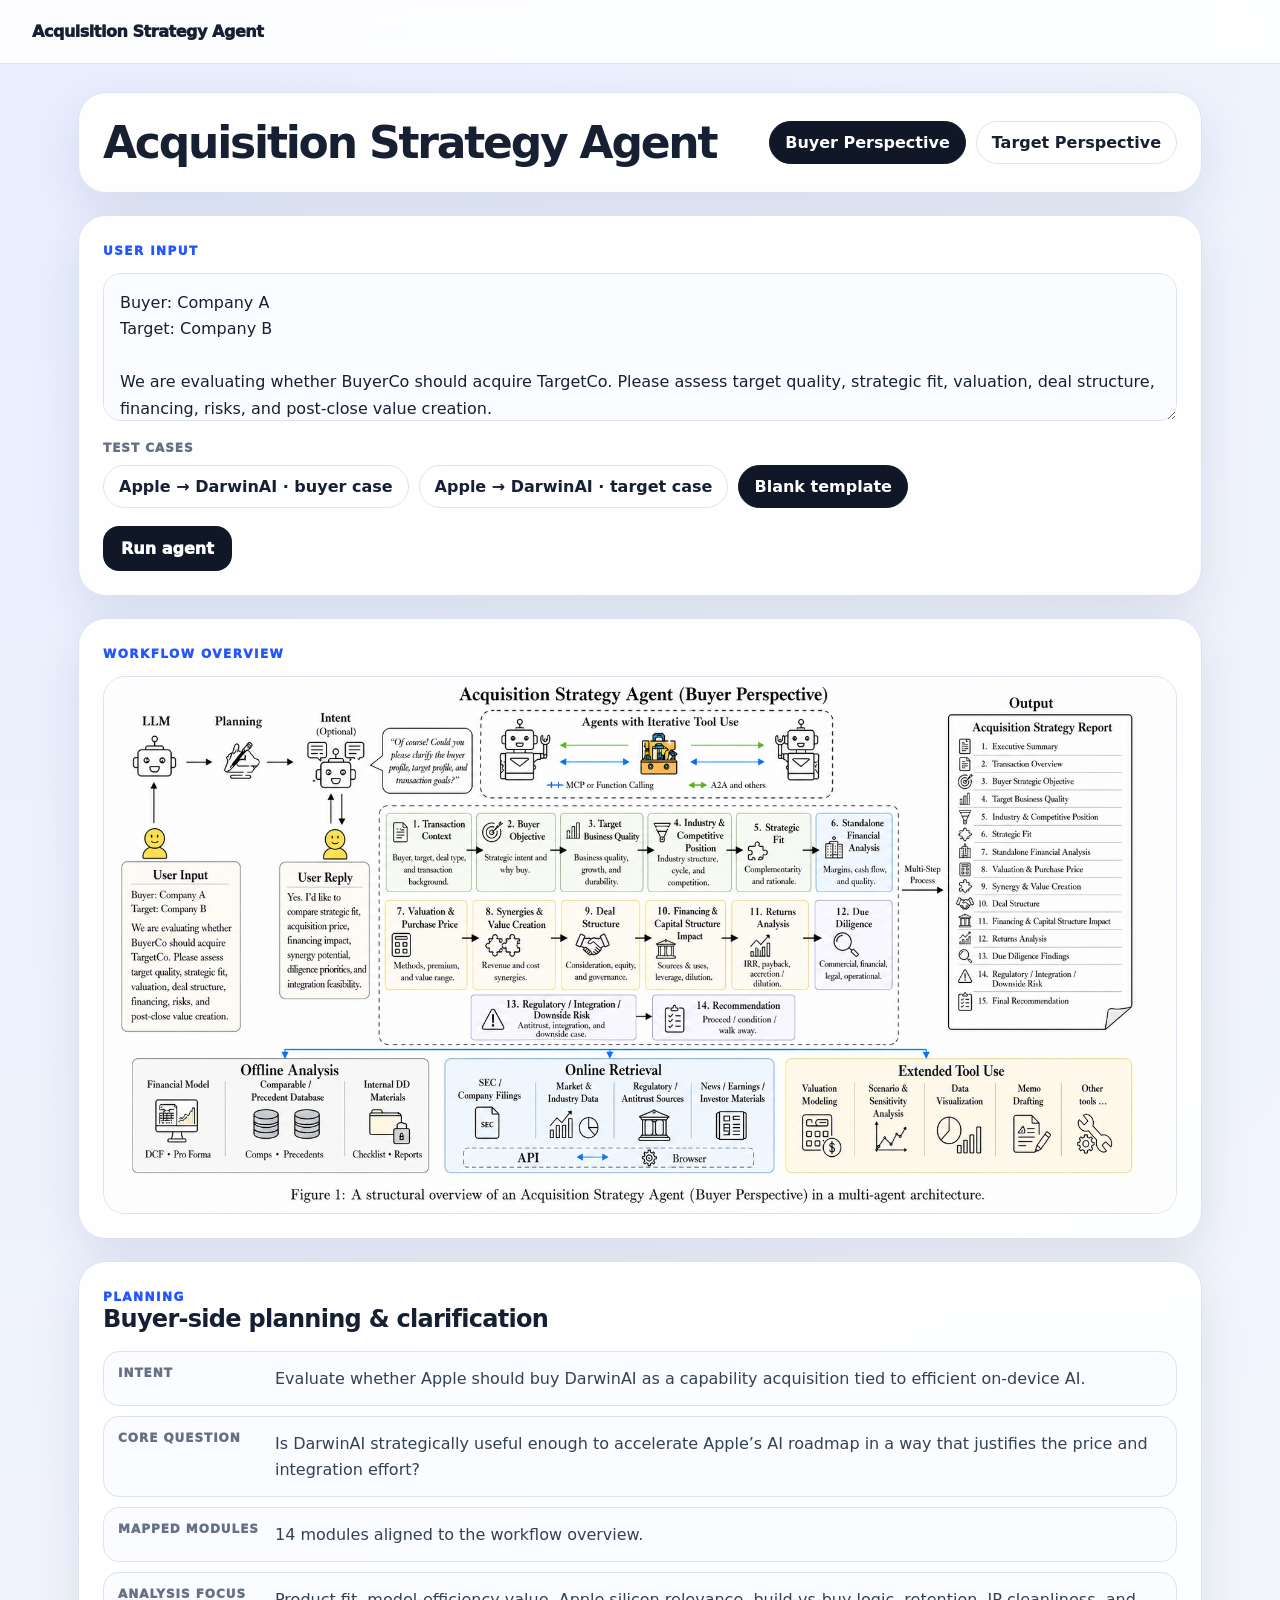
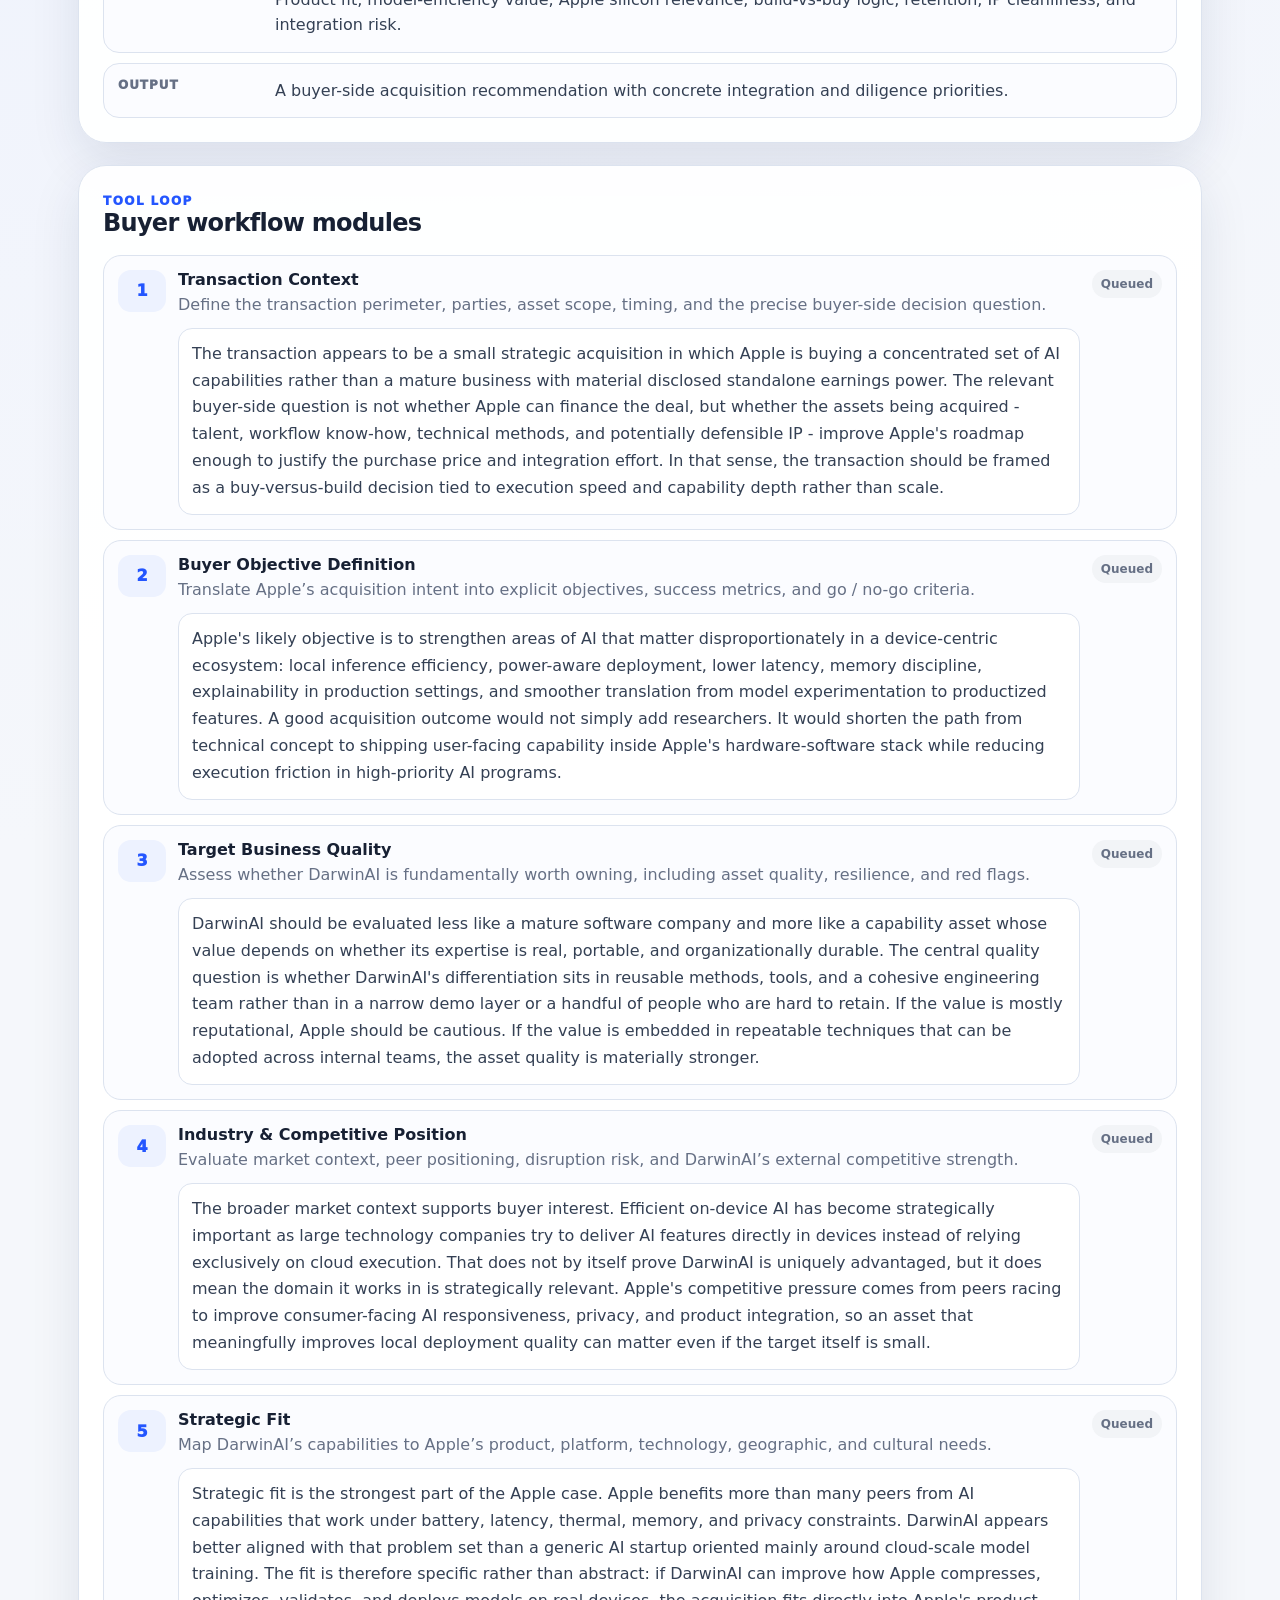
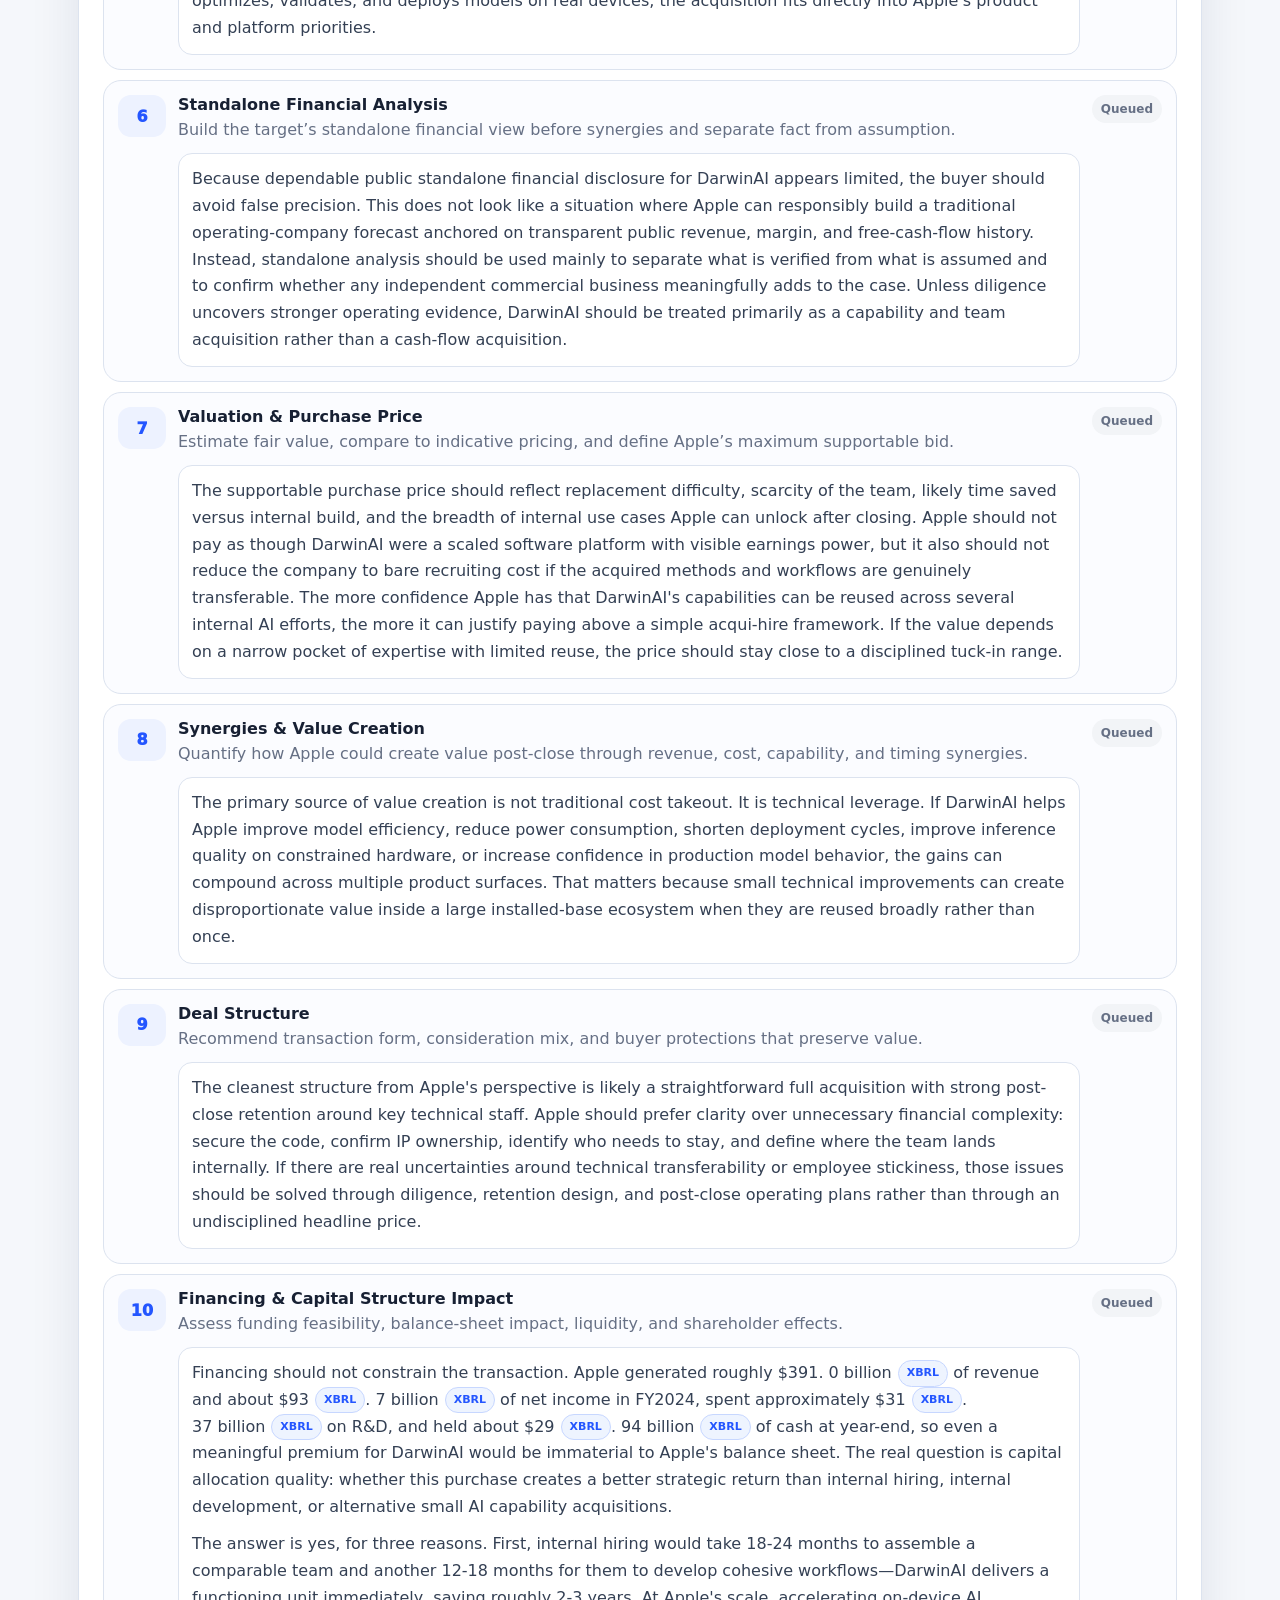
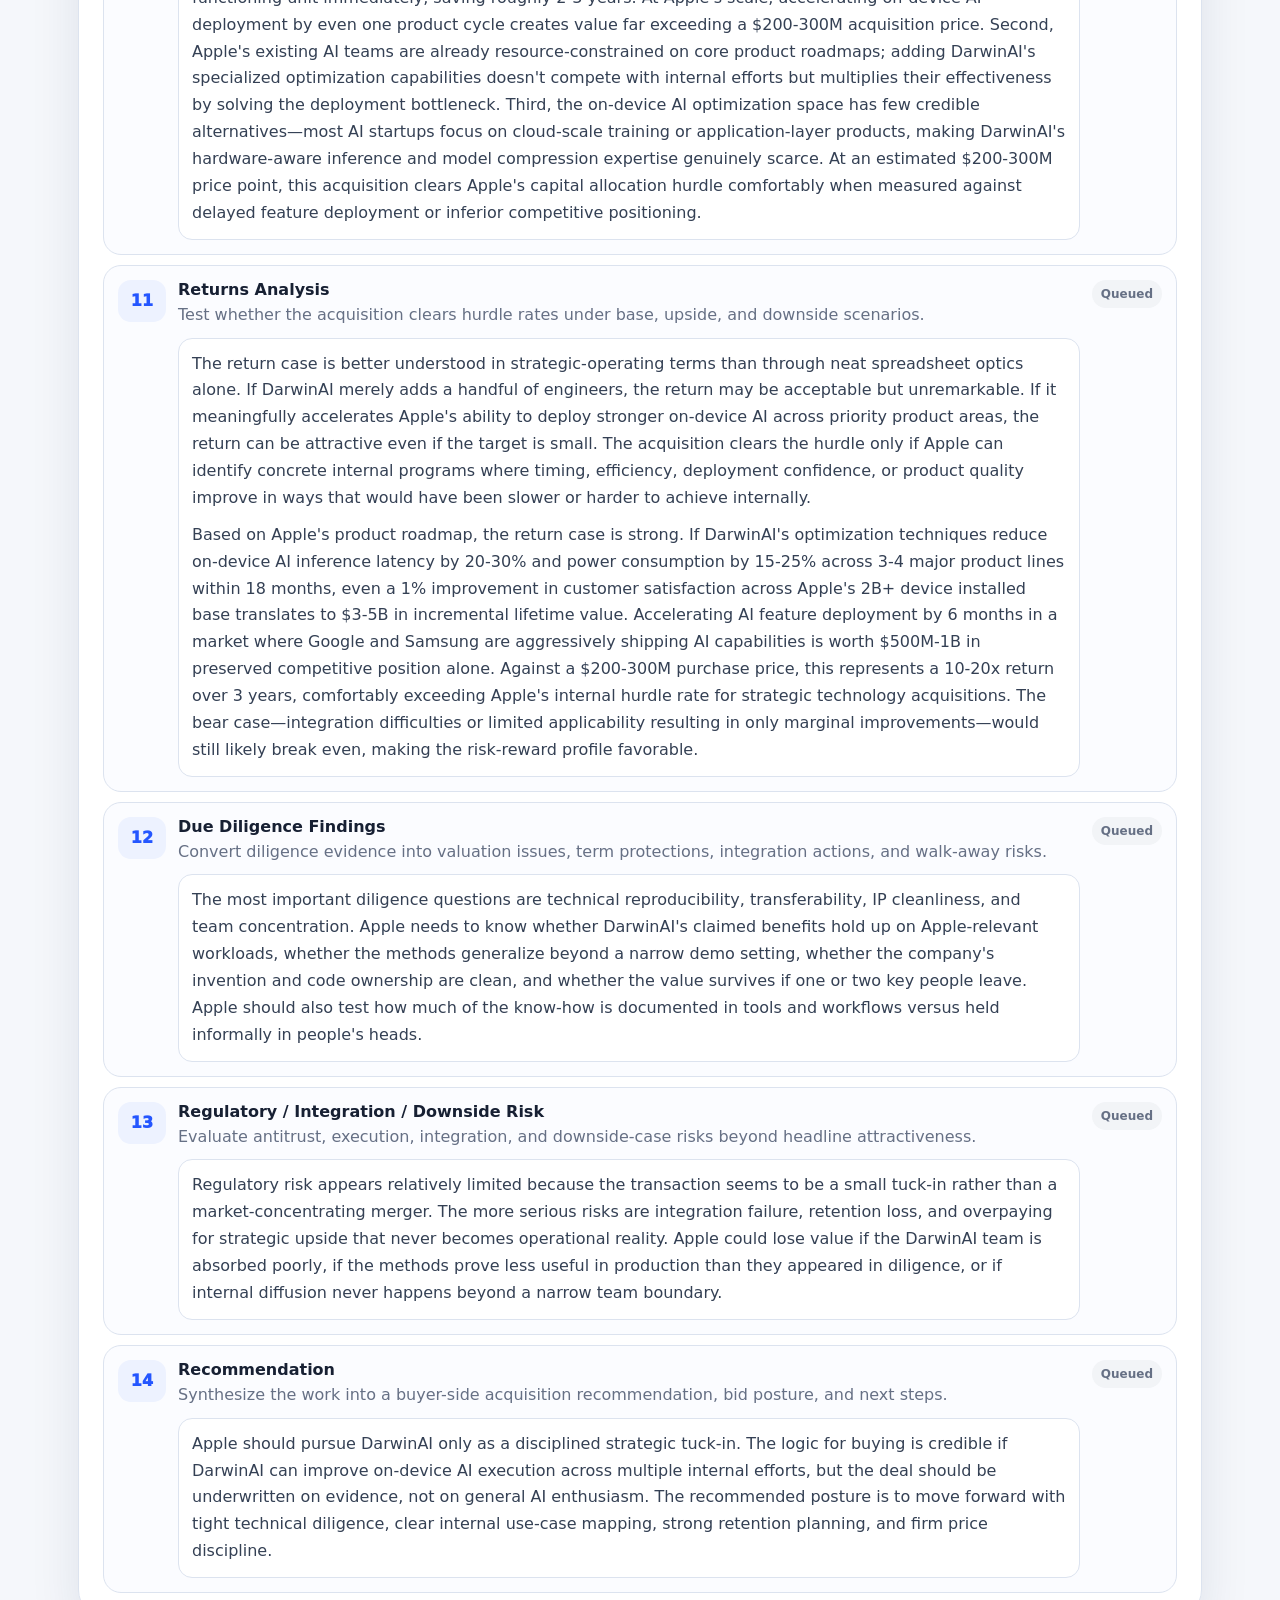
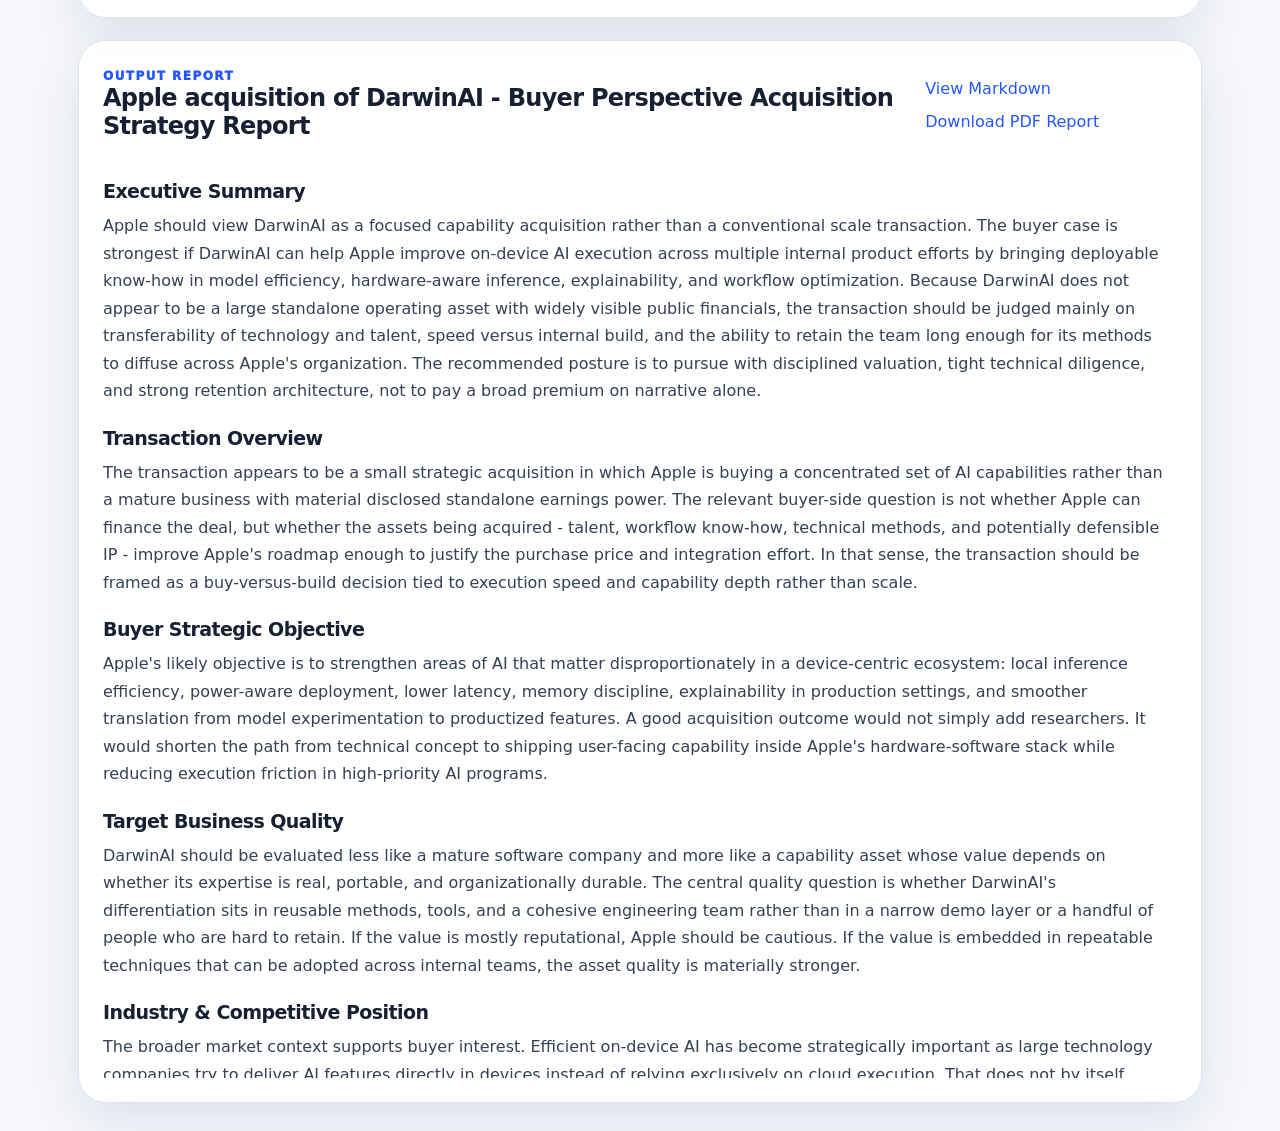
==== index.html @ c5c63b4a "Deploy Acquisition Strategy Agent portable demo to Pages" ====
<!doctype html>
<html lang="en">
<head>
  <meta charset="utf-8" />
  <meta name="viewport" content="width=device-width, initial-scale=1" />
  <title>Acquisition Strategy Agent</title>
  <link rel="stylesheet" href="./styles.css" />
</head>
<body>
  <header class="topbar">
    <div class="brand">Acquisition Strategy Agent</div>
  </header>

  <main class="page">
    <section class="card title-card">
      <div class="title-row">
        <h1>Acquisition Strategy Agent</h1>
        <div class="perspective-switch" id="perspectiveSwitch">
          <button class="switch-btn active" data-perspective="buyer">Buyer Perspective</button>
          <button class="switch-btn" data-perspective="target">Target Perspective</button>
        </div>
      </div>
    </section>

    <section class="card user-input-card">
      <div class="section-head compact">
        <div>
          <span class="step-label">User input</span>
        </div>
      </div>

      <textarea id="mandateInput" placeholder="Enter transaction brief / decision request..."></textarea>

      <div class="test-case-block">
        <div class="test-case-title">Test cases</div>
        <div class="test-case-buttons">
          <button class="case-btn" data-case="buyer-apple-darwinai">Apple → DarwinAI · buyer case</button>
          <button class="case-btn" data-case="target-apple-darwinai">Apple → DarwinAI · target case</button>
          <button class="case-btn active" data-case="blank">Blank template</button>
        </div>
      </div>

      <div class="run-row">
        <button class="primary" id="runAgentBtn">Run agent</button>
      </div>
    </section>

    <section class="card architecture-card">
      <div class="section-head compact">
        <div>
          <span class="step-label">Workflow overview</span>
        </div>
      </div>
      <img id="workflowImage" class="flowchart-img" src="./assets/buyer-flowchart.jpg" alt="Workflow overview" />
    </section>

    <section class="card planning-card">
      <div class="section-head compact">
        <div>
          <span class="step-label">Planning</span>
          <h2 id="planningTitle">Buyer-side planning & clarification</h2>
        </div>
      </div>
      <div id="planningOutput" class="planning-output"></div>
    </section>

    <section class="card workflow-card">
      <div class="section-head compact">
        <div>
          <span class="step-label">Tool loop</span>
          <h2 id="workflowTitle">Buyer workflow modules</h2>
        </div>
      </div>
      <div id="workflowList" class="workflow-list"></div>
    </section>

    <section class="card report-card">
      <div class="section-head compact report-head">
        <div>
          <span class="step-label">Output report</span>
          <h2 id="reportTitle">Apple acquisition of DarwinAI — Buyer Perspective Acquisition Strategy Report</h2>
        </div>
        <div class="report-actions">
          <a id="openMarkdownLink" href="./reports/apple_darwinai_buyer_report.md" target="_blank">View Markdown</a>
          <a id="downloadPdfLink" href="./reports/apple_darwinai_buyer_report.pdf" target="_blank" download>Download PDF Report</a>
        </div>
      </div>
      <div id="reportBody" class="report-body"></div>
    </section>
  </main>

  <div class="modal-shell hidden" id="auditModalShell">
    <div class="modal-backdrop" id="auditModalBackdrop"></div>
    <section class="audit-modal" role="dialog" aria-modal="true" aria-labelledby="auditModalTitle">
      <div class="audit-modal-head">
        <div>
          <span class="step-label">XBRL audit</span>
          <h2 id="auditModalTitle">Figure-level XBRL audit</h2>
        </div>
        <button class="modal-close" id="auditModalClose" aria-label="Close">×</button>
      </div>
      <div class="audit-modal-body" id="auditModalBody"></div>
    </section>
  </div>

  <script src="./app.js"></script>
</body>
</html>
---- styles.css ----
:root {
  --bg: #f5f7fb;
  --card: #ffffff;
  --text: #172033;
  --muted: #667085;
  --line: #dce3ef;
  --blue: #2456ff;
  --blue-soft: #edf2ff;
  --green: #0e9f6e;
  --green-soft: #eaf8f1;
  --orange: #ff8a1f;
  --orange-soft: #fff3e8;
  --shadow: 0 18px 50px rgba(24, 39, 75, .10);
}
* { box-sizing: border-box; }
body {
  margin: 0;
  font-family: Inter, ui-sans-serif, system-ui, -apple-system, BlinkMacSystemFont, "Segoe UI", sans-serif;
  background: radial-gradient(circle at 0 0, #e8eeff 0, transparent 32%), var(--bg);
  color: var(--text);
}
button, input, textarea { font: inherit; }
button { cursor: pointer; }
a { color: var(--blue); text-decoration: none; }
.topbar {
  height: 64px;
  padding: 0 32px;
  border-bottom: 1px solid var(--line);
  background: rgba(255,255,255,.88);
  backdrop-filter: blur(14px);
  display: flex;
  align-items: center;
  position: sticky;
  top: 0;
  z-index: 20;
}
.brand { font-weight: 950; letter-spacing: -.03em; }
.page { max-width: 1180px; margin: 0 auto; padding: 28px; display: grid; gap: 22px; }
.card { background: rgba(255,255,255,.96); border: 1px solid var(--line); border-radius: 28px; box-shadow: var(--shadow); padding: 24px; }
.title-row { display: flex; align-items: center; justify-content: space-between; gap: 18px; flex-wrap: wrap; }
.perspective-switch { display: flex; gap: 10px; flex-wrap: wrap; }
.switch-btn, .case-btn {
  border: 1px solid var(--line);
  background: #fff;
  color: var(--text);
  border-radius: 999px;
  padding: 11px 15px;
  font-weight: 850;
}
.switch-btn.active, .case-btn.active {
  background: #101828;
  border-color: #101828;
  color: #fff;
}
.primary {
  border: 0;
  border-radius: 16px;
  padding: 13px 18px;
  font-weight: 950;
  background: #101828;
  color: #fff;
}
.section-head { display: flex; justify-content: space-between; align-items: flex-start; gap: 16px; margin-bottom: 16px; }
.section-head.compact { margin-bottom: 14px; }
.report-head { align-items: center; }
.report-actions { display: flex; gap: 14px; flex-wrap: wrap; align-items: center; }
.eyebrow, .step-label { color: var(--blue); font-size: 12px; font-weight: 950; letter-spacing: .12em; text-transform: uppercase; }
h1, h2, h3, p { margin-top: 0; }
h1 { margin-bottom: 0; font-size: clamp(28px, 4vw, 44px); letter-spacing: -.05em; text-transform: none; }
h2 { margin-bottom: 4px; letter-spacing: -.03em; }
.textarea-label {
  display: grid;
  gap: 8px;
  color: var(--muted);
  font-size: 12px;
  font-weight: 950;
  letter-spacing: .08em;
  text-transform: uppercase;
}
textarea {
  width: 100%;
  min-height: 148px;
  resize: vertical;
  border: 1px solid var(--line);
  border-radius: 18px;
  padding: 16px 16px;
  color: var(--text);
  background: #fbfcff;
  line-height: 1.65;
  text-transform: none;
  letter-spacing: normal;
  font-weight: 500;
}
.test-case-block { margin-top: 16px; display: grid; gap: 10px; }
.test-case-title { color: var(--muted); font-size: 12px; font-weight: 950; letter-spacing: .08em; text-transform: uppercase; }
.test-case-buttons { display: flex; flex-wrap: wrap; gap: 10px; }
.run-row { margin-top: 18px; display: flex; align-items: center; justify-content: flex-start; gap: 12px; }
.flowchart-img { display: block; width: 100%; border: 1px solid var(--line); border-radius: 22px; background: #fff; }
.run-state { padding: 9px 12px; border-radius: 999px; font-size: 12px; font-weight: 950; }
.run-state.idle { background: #f2f4f7; color: var(--muted); }
.run-state.running { background: var(--orange-soft); color: var(--orange); }
.run-state.complete { background: var(--green-soft); color: var(--green); }
.planning-output { display: grid; gap: 10px; }
.plan-row { display: grid; grid-template-columns: 145px 1fr; gap: 12px; padding: 14px; border: 1px solid var(--line); border-radius: 16px; background: #fbfcff; }
.plan-row span { color: var(--muted); font-size: 12px; font-weight: 950; text-transform: uppercase; letter-spacing: .08em; }
.plan-row p { margin: 0; color: #344054; line-height: 1.58; }
.workflow-list { display: grid; gap: 10px; }
.workflow-item { display: grid; grid-template-columns: 48px 1fr auto; gap: 12px; align-items: start; padding: 14px; border: 1px solid var(--line); border-radius: 18px; background: #fbfcff; }
.workflow-item .workflow-id { display: grid; place-items: center; height: 42px; border-radius: 13px; background: var(--blue-soft); color: var(--blue); font-weight: 950; }
.workflow-item strong { display: block; margin-bottom: 4px; }
.workflow-item p { margin: 0; color: var(--muted); line-height: 1.55; }
.workflow-detail {
  margin-top: 10px;
  padding: 12px 13px;
  border-radius: 14px;
  background: #fff;
  border: 1px solid var(--line);
  color: #344054;
  line-height: 1.65;
}
.workflow-detail p,
.workflow-detail li {
  color: #344054;
  line-height: 1.68;
}
.workflow-detail p {
  margin: 0 0 10px;
}
.workflow-detail p:last-child {
  margin-bottom: 0;
}
.workflow-detail ul {
  margin: 0;
  padding-left: 20px;
}
.workflow-item > span { padding: 7px 9px; border-radius: 999px; background: #f2f4f7; color: var(--muted); font-size: 12px; font-weight: 850; }
.workflow-item.active { border-color: var(--blue); box-shadow: 0 0 0 3px rgba(36,86,255,.10); }
.workflow-item.active > span { background: var(--blue-soft); color: var(--blue); }
.workflow-item.done .workflow-id { background: var(--green); color: #fff; }
.workflow-item.done > span { background: var(--green-soft); color: var(--green); }
.report-body { max-height: 920px; overflow: auto; padding-right: 6px; }
.report-body h1 { font-size: 24px; letter-spacing: -.03em; margin-bottom: 8px; text-transform: none; }
.report-body h2 { font-size: 19px; margin: 22px 0 10px; }
.report-body h3 { font-size: 17px; margin: 20px 0 8px; padding-top: 14px; border-top: 1px solid var(--line); }
.report-body p, .report-body li { color: #344054; line-height: 1.72; }
.report-body ul { padding-left: 20px; }
.report-table-wrap { overflow-x: auto; margin: 14px 0 18px; }
.report-table { width: 100%; border-collapse: collapse; min-width: 680px; }
.report-table th, .report-table td { border: 1px solid var(--line); padding: 10px 12px; text-align: left; vertical-align: top; }
.report-table th { background: #f8faff; font-weight: 850; }
.auditable-number {
  display: inline-flex;
  align-items: center;
  gap: 6px;
}
.number-audit-button {
  padding: 3px 8px;
  border: 1px solid #c7d7ff;
  border-radius: 999px;
  background: #eef4ff;
  color: var(--blue);
  font-size: 11px;
  font-weight: 900;
  vertical-align: middle;
}
.modal-shell.hidden {
  display: none;
}
.modal-shell {
  position: fixed;
  inset: 0;
  z-index: 60;
}
.modal-backdrop {
  position: absolute;
  inset: 0;
  background: rgba(15, 23, 42, .45);
  backdrop-filter: blur(4px);
}
.audit-modal {
  position: relative;
  width: min(840px, calc(100vw - 32px));
  max-height: calc(100vh - 48px);
  overflow: auto;
  margin: 24px auto;
  background: #fff;
  border: 1px solid var(--line);
  border-radius: 24px;
  box-shadow: 0 24px 60px rgba(15, 23, 42, .22);
  padding: 22px;
}
.audit-modal-head {
  display: flex;
  justify-content: space-between;
  align-items: flex-start;
  gap: 16px;
  margin-bottom: 16px;
}
.modal-close {
  width: 38px;
  height: 38px;
  border: 1px solid var(--line);
  border-radius: 999px;
  background: #fff;
  color: var(--text);
  font-size: 22px;
  line-height: 1;
}
.audit-modal-body {
  display: grid;
  gap: 14px;
}
.audit-loading,
.audit-empty {
  padding: 14px 16px;
  border-radius: 16px;
  background: #f8faff;
  border: 1px solid var(--line);
  color: #344054;
}
.audit-context-block,
.audit-error,
.audit-detail {
  padding: 14px 16px;
  border-radius: 16px;
  background: #fbfcff;
  border: 1px solid var(--line);
}
.audit-error strong {
  display: block;
  margin-bottom: 6px;
}
.audit-context-block p,
.audit-error p,
.audit-detail p {
  margin: 0 0 10px;
  color: #344054;
  line-height: 1.7;
}
.audit-context-block p:last-child,
.audit-error p:last-child,
.audit-detail p:last-child {
  margin-bottom: 0;
}
.audit-step-card {
  background: #fff;
  border: 1px solid var(--line);
  border-radius: 20px;
  overflow: hidden;
}
.audit-step-header {
  display: flex;
  align-items: center;
  gap: 13px;
  padding: 16px 18px;
  border-bottom: 1px solid #eef2f7;
}
.audit-step-num {
  width: 30px;
  height: 30px;
  border-radius: 999px;
  display: grid;
  place-items: center;
  font-size: 12px;
  font-weight: 900;
  flex-shrink: 0;
}
.audit-step-num.s1 { background: var(--blue-soft); color: var(--blue); }
.audit-step-num.s2 { background: var(--orange-soft); color: var(--orange); }
.audit-step-num.s3 { background: var(--green-soft); color: var(--green); }
.audit-step-info h3 { margin: 0; font-size: 15px; }
.audit-step-info p { margin: 2px 0 0; color: var(--muted); font-size: 12px; }
.audit-step-content { display: grid; gap: 14px; padding: 16px 18px 18px; }
.verdict-banner {
  border-radius: 18px;
  padding: 14px 16px;
  display: flex;
  align-items: center;
  gap: 12px;
  border: 1px solid var(--line);
}
.verdict-banner.match { background: #f0fdf4; border-color: #bbf7d0; }
.verdict-banner.nomatch { background: #fff7ed; border-color: #fed7aa; }
.verdict-banner.error { background: #f8fafc; }
.verdict-icon { font-size: 20px; }
.verdict-text { font-size: 14px; font-weight: 900; }
.verdict-sub { font-size: 12px; color: var(--muted); margin-top: 2px; }
.dim-table { width: 100%; border-collapse: collapse; }
.dim-table th {
  text-align: left;
  font-size: 11px;
  font-weight: 900;
  color: #8b8fa3;
  text-transform: uppercase;
  letter-spacing: .06em;
  padding: 8px 10px;
  border-bottom: 1px solid #eef2f7;
}
.dim-table td {
  padding: 10px;
  border-bottom: 1px solid #f5f7fb;
  vertical-align: top;
  font-size: 13px;
}
.dim-table tr:last-child td { border-bottom: 0; }
.dim-value { font-weight: 800; color: var(--text); }
.dim-explain { font-size: 12px; color: var(--muted); line-height: 1.55; }
.tag-pill {
  display: inline-block;
  font-size: 11px;
  font-family: ui-monospace, SFMono-Regular, Menlo, monospace;
  background: var(--blue-soft);
  color: var(--blue);
  padding: 4px 8px;
  border-radius: 8px;
}
.company-grid {
  display: grid;
  grid-template-columns: repeat(4, minmax(0, 1fr));
  gap: 10px;
}
.info-box {
  background: #f8faff;
  border: 1px solid var(--line);
  border-radius: 14px;
  padding: 12px;
  text-align: center;
}
.info-box-label {
  font-size: 10px;
  color: #8b8fa3;
  text-transform: uppercase;
  letter-spacing: .08em;
  margin-bottom: 5px;
  font-weight: 900;
}
.info-box-value { font-size: 14px; font-weight: 900; word-break: break-word; }
.info-box-company, .info-box-filing { font-size: 12px; }
.retrieval-chain { display: flex; flex-direction: column; }
.r-step { display: flex; gap: 11px; padding: 9px 0; position: relative; }
.r-step:not(:last-child)::before {
  content: '';
  position: absolute;
  left: 14px;
  top: 35px;
  bottom: 0;
  width: 2px;
  background: #e4e7ec;
}
.r-dot {
  width: 28px;
  height: 28px;
  border-radius: 999px;
  background: var(--blue-soft);
  border: 2px solid var(--blue);
  color: var(--blue);
  display: grid;
  place-items: center;
  font-size: 11px;
  font-weight: 900;
  flex-shrink: 0;
  position: relative;
  z-index: 1;
}
.r-content { flex: 1; padding-top: 2px; }
.r-action { font-size: 13px; font-weight: 800; color: var(--text); }
.r-detail {
  font-size: 11px;
  color: var(--muted);
  margin-top: 4px;
  font-family: ui-monospace, SFMono-Regular, Menlo, monospace;
  word-break: break-word;
}
.r-result {
  display: inline-block;
  margin-top: 6px;
  padding: 4px 9px;
  border-radius: 999px;
  background: #f0fdf4;
  color: var(--green);
  font-size: 11px;
  font-weight: 800;
}
.evidence-box {
  background: #f8faff;
  border: 1px solid var(--line);
  border-radius: 16px;
  padding: 14px 15px;
}
.evidence-head {
  display: flex;
  align-items: center;
  justify-content: space-between;
  gap: 12px;
  margin-bottom: 8px;
}
.evidence-title { font-size: 12px; font-weight: 900; }
.evidence-links { display: flex; flex-wrap: wrap; gap: 8px; }
.evidence-link {
  font-size: 11px;
  font-weight: 800;
  color: var(--blue);
  padding: 5px 9px;
  border-radius: 999px;
  background: var(--blue-soft);
  border: 1px solid #dbe5ff;
}
.evidence-link.xbrl {
  color: var(--green);
  background: #ecfdf3;
  border-color: #bbf7d0;
}
.evidence-meta { font-size: 11px; color: var(--muted); margin-bottom: 8px; }
.evidence-snippet {
  font-size: 12px;
  line-height: 1.7;
  color: var(--text);
  background: #fff;
  border: 1px solid #eceff5;
  border-radius: 12px;
  padding: 10px 12px;
}
.match-grid {
  display: grid;
  grid-template-columns: repeat(3, minmax(0, 1fr));
  gap: 10px;
}
.match-box {
  background: #f8faff;
  border: 1px solid var(--line);
  border-radius: 16px;
  padding: 12px;
  text-align: center;
}
.match-box.highlight { background: var(--blue-soft); }
.match-box-label {
  font-size: 10px;
  color: #8b8fa3;
  text-transform: uppercase;
  letter-spacing: .08em;
  margin-bottom: 5px;
  font-weight: 900;
}
.match-box-value { font-size: 18px; font-weight: 900; }
.match-box.highlight .match-box-value { color: var(--blue); }
.match-box-sub { font-size: 11px; color: var(--muted); margin-top: 4px; }
.round-box {
  background: #f8faff;
  border: 1px solid var(--line);
  border-radius: 16px;
  padding: 14px 15px;
}
.round-box-label {
  font-size: 10px;
  color: #8b8fa3;
  text-transform: uppercase;
  letter-spacing: .08em;
  margin-bottom: 7px;
  font-weight: 900;
}
.round-box-text { font-size: 13px; color: var(--text); line-height: 1.65; }
.match-notes {
  background: #faf9ff;
  border: 1px solid #ebe5ff;
  border-radius: 14px;
  padding: 10px 13px;
  font-size: 12px;
  color: var(--muted);
}
.match-notes ul { margin: 0; padding-left: 18px; }
.match-notes li { margin-bottom: 4px; line-height: 1.55; }
.match-notes li:last-child { margin-bottom: 0; }
.primary:disabled { opacity: .75; cursor: wait; }
@media (max-width: 900px) {
  .page { padding: 18px; }
  .title-row { align-items: flex-start; }
  .plan-row, .workflow-item { grid-template-columns: 1fr; }
  .report-head { align-items: flex-start; }
  .audit-modal {
    width: min(100vw - 20px, 840px);
    margin: 10px auto;
    max-height: calc(100vh - 20px);
    padding: 18px;
  }
  .company-grid,
  .match-grid {
    grid-template-columns: 1fr 1fr;
  }
  .dim-table,
  .dim-table thead,
  .dim-table tbody,
  .dim-table tr,
  .dim-table th,
  .dim-table td {
    display: block;
    width: 100%;
  }
  .dim-table thead {
    display: none;
  }
}
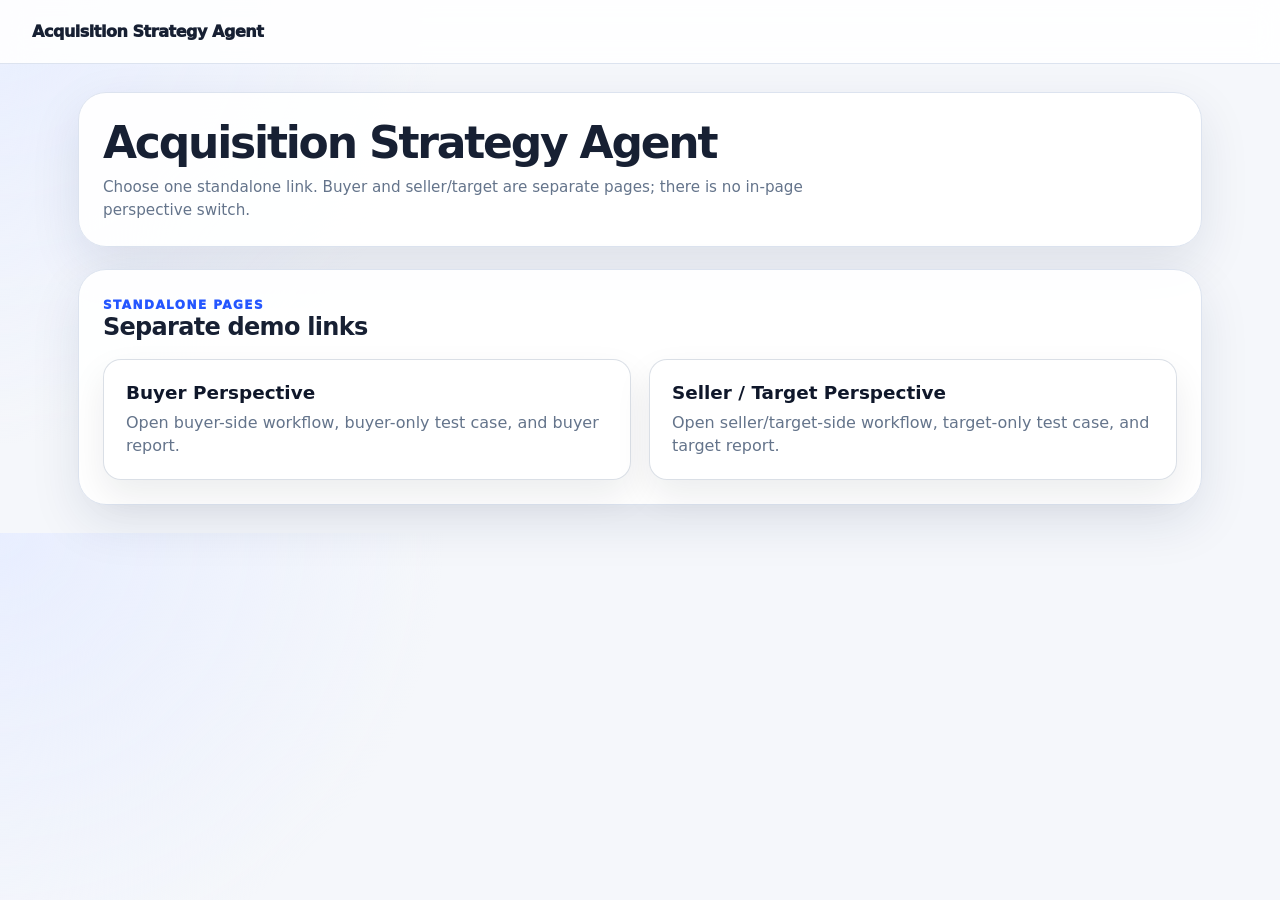
==== commit 8eaf7987: "fix: split buyer and seller demo pages" ====
--- a/index.html
+++ b/index.html
@@ -3,7 +3,7 @@
 <head>
   <meta charset="utf-8" />
   <meta name="viewport" content="width=device-width, initial-scale=1" />
-  <title>Acquisition Strategy Agent</title>
+  <title>Acquisition Strategy Agent — Links</title>
   <link rel="stylesheet" href="./styles.css" />
 </head>
 <body>
@@ -13,96 +13,32 @@
 
   <main class="page">
     <section class="card title-card">
-      <div class="title-row">
-        <h1>Acquisition Strategy Agent</h1>
-        <div class="perspective-switch" id="perspectiveSwitch">
-          <button class="switch-btn active" data-perspective="buyer">Buyer Perspective</button>
-          <button class="switch-btn" data-perspective="target">Target Perspective</button>
+      <div class="title-row single-perspective-title">
+        <div>
+          <h1>Acquisition Strategy Agent</h1>
+          <p class="page-subtitle">Choose one standalone link. Buyer and seller/target are separate pages; there is no in-page perspective switch.</p>
         </div>
       </div>
     </section>
 
-    <section class="card user-input-card">
+    <section class="card link-card">
       <div class="section-head compact">
         <div>
-          <span class="step-label">User input</span>
+          <span class="step-label">Standalone pages</span>
+          <h2>Separate demo links</h2>
         </div>
       </div>
-
-      <textarea id="mandateInput" placeholder="Enter transaction brief / decision request..."></textarea>
-
-      <div class="test-case-block">
-        <div class="test-case-title">Test cases</div>
-        <div class="test-case-buttons">
-          <button class="case-btn" data-case="buyer-apple-darwinai">Apple → DarwinAI · buyer case</button>
-          <button class="case-btn" data-case="target-apple-darwinai">Apple → DarwinAI · target case</button>
-          <button class="case-btn active" data-case="blank">Blank template</button>
-        </div>
-      </div>
-
-      <div class="run-row">
-        <button class="primary" id="runAgentBtn">Run agent</button>
+      <div class="standalone-link-grid">
+        <a class="standalone-link" href="./buyer.html">
+          <strong>Buyer Perspective</strong>
+          <span>Open buyer-side workflow, buyer-only test case, and buyer report.</span>
+        </a>
+        <a class="standalone-link" href="./target.html">
+          <strong>Seller / Target Perspective</strong>
+          <span>Open seller/target-side workflow, target-only test case, and target report.</span>
+        </a>
       </div>
     </section>
-
-    <section class="card architecture-card">
-      <div class="section-head compact">
-        <div>
-          <span class="step-label">Workflow overview</span>
-        </div>
-      </div>
-      <img id="workflowImage" class="flowchart-img" src="./assets/buyer-flowchart.jpg" alt="Workflow overview" />
-    </section>
-
-    <section class="card planning-card">
-      <div class="section-head compact">
-        <div>
-          <span class="step-label">Planning</span>
-          <h2 id="planningTitle">Buyer-side planning & clarification</h2>
-        </div>
-      </div>
-      <div id="planningOutput" class="planning-output"></div>
-    </section>
-
-    <section class="card workflow-card">
-      <div class="section-head compact">
-        <div>
-          <span class="step-label">Tool loop</span>
-          <h2 id="workflowTitle">Buyer workflow modules</h2>
-        </div>
-      </div>
-      <div id="workflowList" class="workflow-list"></div>
-    </section>
-
-    <section class="card report-card">
-      <div class="section-head compact report-head">
-        <div>
-          <span class="step-label">Output report</span>
-          <h2 id="reportTitle">Apple acquisition of DarwinAI — Buyer Perspective Acquisition Strategy Report</h2>
-        </div>
-        <div class="report-actions">
-          <a id="openMarkdownLink" href="./reports/apple_darwinai_buyer_report.md" target="_blank">View Markdown</a>
-          <a id="downloadPdfLink" href="./reports/apple_darwinai_buyer_report.pdf" target="_blank" download>Download PDF Report</a>
-        </div>
-      </div>
-      <div id="reportBody" class="report-body"></div>
-    </section>
   </main>
-
-  <div class="modal-shell hidden" id="auditModalShell">
-    <div class="modal-backdrop" id="auditModalBackdrop"></div>
-    <section class="audit-modal" role="dialog" aria-modal="true" aria-labelledby="auditModalTitle">
-      <div class="audit-modal-head">
-        <div>
-          <span class="step-label">XBRL audit</span>
-          <h2 id="auditModalTitle">Figure-level XBRL audit</h2>
-        </div>
-        <button class="modal-close" id="auditModalClose" aria-label="Close">×</button>
-      </div>
-      <div class="audit-modal-body" id="auditModalBody"></div>
-    </section>
-  </div>
-
-  <script src="./app.js"></script>
 </body>
 </html>
--- a/styles.css
+++ b/styles.css
@@ -499,3 +499,49 @@
     display: none;
   }
 }
+
+.page-subtitle {
+  margin: 8px 0 0;
+  max-width: 760px;
+  color: #64748b;
+  font-size: 0.95rem;
+  line-height: 1.5;
+}
+
+.single-perspective-title {
+  align-items: flex-start;
+}
+
+.standalone-link-grid {
+  display: grid;
+  grid-template-columns: repeat(auto-fit, minmax(260px, 1fr));
+  gap: 18px;
+}
+
+.standalone-link {
+  display: block;
+  padding: 22px;
+  border: 1px solid rgba(148, 163, 184, 0.35);
+  border-radius: 18px;
+  background: rgba(255, 255, 255, 0.78);
+  color: inherit;
+  text-decoration: none;
+  box-shadow: 0 16px 36px rgba(15, 23, 42, 0.08);
+}
+
+.standalone-link strong {
+  display: block;
+  font-size: 1.15rem;
+  margin-bottom: 8px;
+  color: #0f172a;
+}
+
+.standalone-link span {
+  color: #64748b;
+  line-height: 1.45;
+}
+
+.standalone-link:hover {
+  border-color: rgba(37, 99, 235, 0.45);
+  transform: translateY(-1px);
+}
